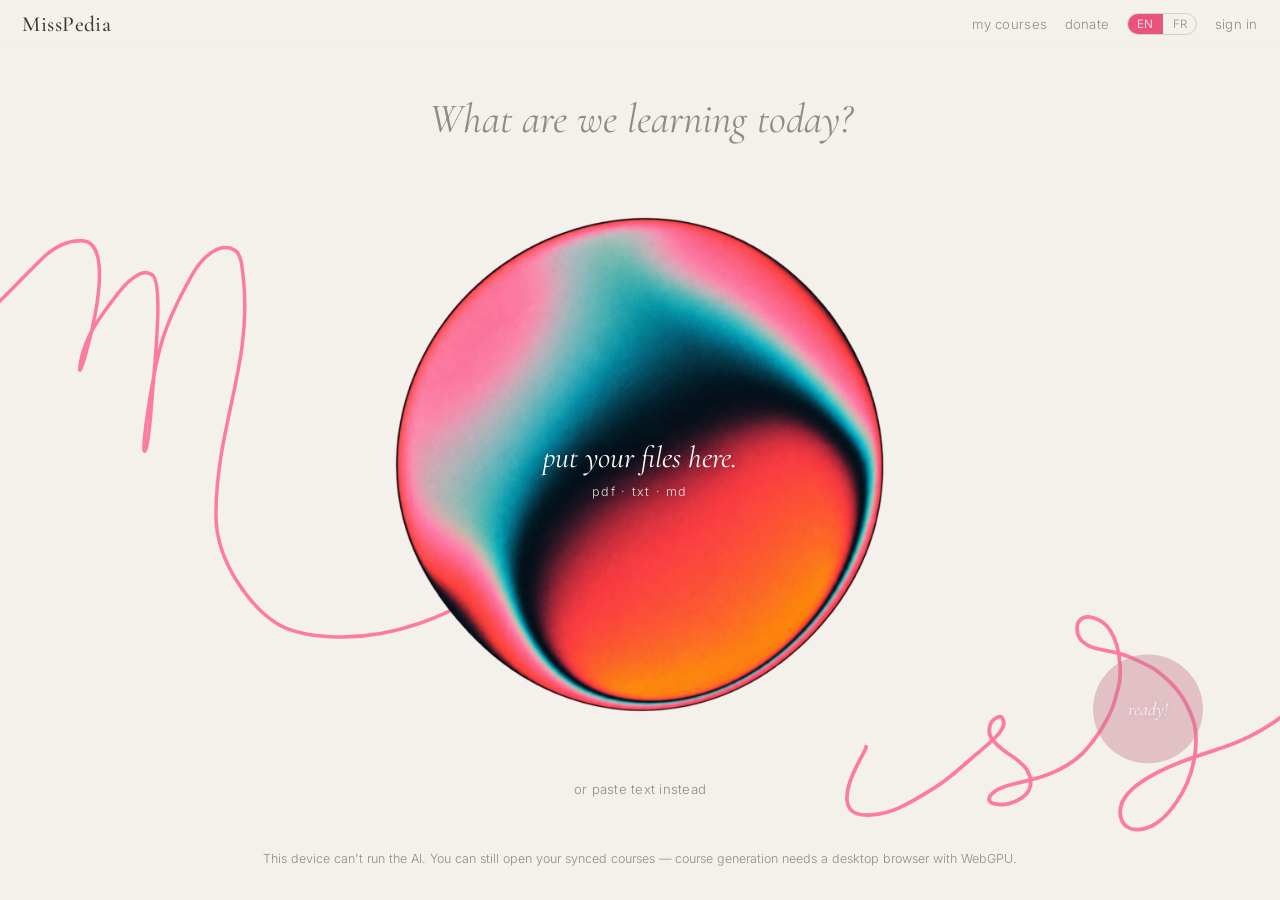
==== index.html @ 7deddc70 "Flatten repo layout for Vercel (site now at root) Generated with [Devin](https://devin.ai)  Co-Autho" ====
<!doctype html>
<html lang="en">
<head>
  <meta charset="utf-8">
  <meta name="viewport" content="width=device-width, initial-scale=1, viewport-fit=cover">
  <title>MissPedia · learn calmly</title>
  <link rel="preconnect" href="https://fonts.googleapis.com">
  <link rel="preconnect" href="https://fonts.gstatic.com" crossorigin>
  <link href="https://fonts.googleapis.com/css2?family=Cormorant+Garamond:ital,wght@0,300;0,400;0,500;1,300;1,400&family=Inter:wght@300;400;500&display=swap" rel="stylesheet">
  <link rel="stylesheet" href="./css/styles.css">
  <script type="module" src="./js/app.js"></script>
</head>
<body data-phase="idle">

<!-- ═══ TOP BAR ═══ -->
<nav class="topbar">
  <a class="brand" href="#" id="brandHome">MissPedia</a>
  <div class="topbar-actions">
    <button class="ghost-link" id="navLibrary" data-i18n="nav.library">my courses</button>
    <a class="ghost-link" id="navDonate" data-i18n="nav.donate" target="_blank" rel="noopener">donate</a>
    <div class="lang-toggle" role="group" aria-label="Language">
      <button data-lang="en">EN</button><button data-lang="fr">FR</button>
    </div>
    <button class="ghost-link" id="navAuth" data-i18n="nav.signin">sign in</button>
  </div>
</nav>

<!-- ═══ VIEW: HOME ═══ -->
<div class="view view-home" id="view-home">
  <div class="home-backdrop" aria-hidden="true">
    <img src="./assets/v2/squiggle-left.svg" class="home-squiggle home-squiggle-left" alt="">
    <img src="./assets/v2/squiggle-right.svg" class="home-squiggle home-squiggle-right" alt="">
  </div>

  <header class="home-header">
    <p class="tagline" data-i18n="app.tagline">What are we learning today?</p>
  </header>

  <div class="drop-ring-wrap">
    <div class="drop-ring" id="dropRing">
      <img class="liquid-surface" src="./assets/v2/liquid-circle.png" alt="">
      <input id="file" type="file" accept="application/pdf,.txt,.md" aria-label="Upload your material">
      <div class="drop-inner">
        <span class="drop-label" id="dropLabel" data-i18n="home.drop">put your files here.</span>
        <span class="drop-hint" id="dropHint" data-i18n="home.dropHint">pdf · txt · md</span>
      </div>
    </div>
  </div>

  <div class="paste-toggle-wrap">
    <button class="ghost-link" id="togglePaste" data-i18n="home.paste">or paste text instead</button>
    <div class="paste-box" id="pasteBox" hidden>
      <textarea id="paste" rows="4" data-i18n-ph="home.pastePh" placeholder="paste your notes here…"></textarea>
      <button class="pill-btn" id="usePaste" data-i18n="home.usePaste">use this text</button>
    </div>
  </div>

  <div class="ready-ring-wrap">
    <button class="ready-ring" id="readyBtn" disabled>
      <img class="ready-liquid" src="./assets/v2/ready-dot.svg" alt="">
      <span data-i18n="home.ready">ready!</span>
    </button>
  </div>

  <!-- Engine status: download progress / capability notice -->
  <div class="engine-status" id="engineStatus">
    <div class="engine-bar" id="engineBar" hidden><span id="engineFill"></span></div>
    <p class="engine-msg" id="engineMsg"></p>
    <button class="ghost-link" id="engineRetry" data-i18n="home.reconnect" hidden>retry</button>
  </div>

  <p id="docStatus" class="status-msg" aria-live="polite"></p>
</div>

<!-- ═══ VIEW: LIBRARY ═══ -->
<div class="view view-library" id="view-library" hidden>
  <div class="home-backdrop" aria-hidden="true">
    <img src="./assets/v2/squiggle-left.svg" class="home-squiggle home-squiggle-left" alt="">
    <img src="./assets/v2/squiggle-right.svg" class="home-squiggle home-squiggle-right" alt="">
  </div>
  <header class="lib-head">
    <h1 class="tagline" data-i18n="lib.title">Your courses</h1>
    <p id="libBanner" class="lib-banner" hidden></p>
  </header>
  <div class="lib-grid" id="libGrid"></div>
</div>

<!-- ═══ VIEW: DATA DECK (study) ═══ -->
<div class="view view-study" id="view-study" hidden>
  <img src="./assets/v2/deck-squiggle-1.png" class="deck-squiggle deck-sq-tl" alt="" aria-hidden="true">
  <img src="./assets/v2/deck-squiggle-2.png" class="deck-squiggle deck-sq-br" alt="" aria-hidden="true">

  <header class="study-bar">
    <button class="back-btn" id="backBtn" data-i18n="study.back">← MissPedia</button>
    <div class="study-meta">
      <span id="docName" class="doc-name"></span>
      <span id="streak"></span>
      <span id="xp"></span>
      <span id="syncState" class="sync-state"></span>
    </div>
  </header>

  <main class="study-layout">
    <div class="deck-left">
      <div class="deck-blob">
        <img src="./assets/v2/deck-blob.png" alt="">
        <h1>Data Deck</h1>
      </div>
      <section class="deck-textpanel" id="panel-summary" role="tabpanel">
      <img src="./assets/v2/deck-textpanel.png" class="panel-bg" alt="" aria-hidden="true">
        <div class="panel-content">
          <button id="genSummary" class="ghost-link regen-link" data-i18n="summary.regen">regenerate</button>
          <div id="summaryOut" class="prose"></div>
          <div class="eval-box" id="evalBox" hidden>
            <div id="evalFeedback" class="eval-feedback"></div>
            <div class="eval-input-row">
              <input id="evalInput" type="text" data-i18n-ph="eval.ph" placeholder="your answer, in your own words…" autocomplete="off">
              <button class="pill-btn" id="evalBtn" data-i18n="eval.check">check</button>
            </div>
          </div>
        </div>
      </section>
    </div>

    <section class="deck-right">
      <nav class="tabs" role="tablist">
        <button role="tab" data-tab="summary" aria-selected="true" data-i18n="tab.summary">lesson</button>
        <button role="tab" data-tab="cards" aria-selected="false" tabindex="-1" data-i18n="tab.cards">practice</button>
        <button role="tab" data-tab="quiz" aria-selected="false" tabindex="-1" data-i18n="tab.quiz">challenge</button>
        <button role="tab" data-tab="ask" aria-selected="false" tabindex="-1" data-i18n="tab.ask">ask</button>
      </nav>

      <div class="workspace">
        <div id="panel-cards" class="panel" role="tabpanel" hidden>
          <div class="panelhead">
            <h2 data-i18n="cards.title">retrieval practice</h2>
            <button id="genCards" class="pill-btn" data-i18n="cards.regen">regenerate practice</button>
          </div>
          <p id="cardCount" class="hint-sm"></p>
          <div id="cardStage" class="stage"></div>
        </div>

        <div id="panel-quiz" class="panel" role="tabpanel" hidden>
          <div class="panelhead">
            <h2 data-i18n="quiz.title">comprehension challenge</h2>
            <button id="genQuiz" class="pill-btn" data-i18n="quiz.regen">regenerate challenge</button>
          </div>
          <div id="quizStage" class="stage"></div>
        </div>

        <div id="panel-ask" class="panel" role="tabpanel" hidden>
          <h2 data-i18n="ask.title">ask</h2>
          <p id="askDisabled" class="empty-msg" hidden data-i18n="ask.disabledMobile"></p>
          <div id="chat" class="chat" aria-live="polite"></div>
          <form id="askForm" class="askform">
            <input id="askInput" type="text" data-i18n-ph="ask.ph" placeholder="type your question…" autocomplete="off">
            <button class="pill-btn" type="submit" id="askBtn" data-i18n="ask.send">send</button>
          </form>
        </div>
      </div>

      <div class="deck-visual" id="deckVisual" aria-hidden="true"></div>
    </section>

    <div class="deck-foot">
      <div class="sectionbar">
        <button id="prevSec" class="ghost-link" aria-label="Previous section">‹</button>
        <div id="sectionLabel" class="section-label" data-i18n="doc.none">no material</div>
        <button id="nextSec" class="ghost-link" aria-label="Next section">›</button>
      </div>
      <button class="deck-next" id="nextLesson" data-i18n="doc.nextLesson">Got it! →→→</button>
    </div>

    <!-- Focus timer (collapsible) -->
    <aside class="focus-panel" id="focusPanel">
      <button class="focus-toggle ghost-link" id="focusToggle">◔ timer</button>
      <div class="focus-body" id="focusBody" hidden>
        <div class="ring" role="timer" aria-live="off">
          <svg viewBox="0 0 120 120" aria-hidden="true">
            <circle class="track" cx="60" cy="60" r="54"/>
            <circle id="arc" class="arc" cx="60" cy="60" r="54" transform="rotate(-90 60 60)"/>
          </svg>
          <div class="ring-text">
            <span id="time">30:00</span>
            <span id="phase"></span>
          </div>
        </div>
        <div class="timer-controls">
          <button id="start" class="pill-btn"></button>
          <button id="reset" class="ghost-link" data-i18n="timer.reset">reset</button>
        </div>
        <label for="intention" class="intention-label" data-i18n="timer.intention">what will you achieve?</label>
        <input id="intention" type="text" maxlength="120" data-i18n-ph="timer.intentionPh" class="intention-input">
        <select id="focusMin" class="focus-select">
          <option value="25">25 min</option>
          <option value="30" selected>30 min</option>
          <option value="45">45 min</option>
          <option value="50">50 min</option>
        </select>
        <p id="cycles" class="hint-sm"></p>
      </div>
    </aside>
  </main>
</div>

<!-- ═══ DIALOGS ═══ -->
<dialog id="authDlg">
  <form method="dialog" class="auth-form" id="authForm">
    <h2 data-i18n="auth.title">Sign in to sync your courses</h2>
    <p data-i18n="auth.sub">Passwordless: we email you a magic link.</p>
    <input id="authEmail" type="email" required data-i18n-ph="auth.email" placeholder="you@example.com">
    <div class="reflect-controls">
      <button class="pill-btn" id="authSend" value="send" data-i18n="auth.send">send magic link</button>
      <button class="ghost-link" value="cancel" formnovalidate>cancel</button>
    </div>
    <p id="authMsg" class="status-msg"></p>
  </form>
  <div id="authSigned" hidden>
    <h2 id="authUserEmail"></h2>
    <p id="authSyncNote" class="status-msg"></p>
    <div class="reflect-controls">
      <button class="ghost-link" id="authSignOut" data-i18n="nav.signout">sign out</button>
      <button class="pill-btn" onclick="this.closest('dialog').close()">ok</button>
    </div>
  </div>
</dialog>

<dialog id="reflect">
  <form method="dialog">
    <h2 data-i18n="timer.doneTitle">block finished</h2>
    <p id="reflectQ"></p>
    <div class="reflect-controls">
      <button value="yes" class="pill-btn" data-i18n="timer.yes">nailed it</button>
      <button value="partly" class="ghost-link" data-i18n="timer.partly">partly</button>
      <button value="no" class="ghost-link" data-i18n="timer.no">no</button>
    </div>
  </form>
</dialog>

<div id="toast" role="status" aria-live="polite"></div>
</body>
</html>
---- css/styles.css ----
/* ═══ MissPedia — light editorial theme (Figma v2) ═══ */
:root {
  --paper:      #F4F1EC;
  --paper-soft: #FAF8F4;
  --pink:       #E8547C;
  --pink-soft:  #F28BA6;
  --pink-faint: rgba(232,84,124,0.14);
  --gold:       #C8A84B;
  --ink:        #3C3835;
  --ink-muted:  rgba(60,56,53,0.55);
  --ink-faint:  rgba(60,56,53,0.18);
  --good:       #5FA878;
  --bad:        #C45A5A;
  --radius-lg:  22px;
  --radius-pill: 100px;
  --font-serif: 'Cormorant Garamond', Georgia, serif;
  --font-sans:  'Inter', system-ui, sans-serif;
}

* { box-sizing: border-box; margin: 0; padding: 0; }
[hidden] { display: none !important; }
html, body { height: 100%; }
body {
  font-family: var(--font-sans);
  font-weight: 300;
  color: var(--ink);
  background: var(--paper);
  overflow: hidden;
}
button { font: inherit; color: inherit; background: none; border: none; }
a { color: inherit; }
img { display: block; max-width: 100%; }

.view { position: fixed; inset: 0; top: 52px; display: flex; flex-direction: column; }
.view[hidden] { display: none; }

/* ── Top bar ── */
.topbar {
  position: fixed; top: 0; left: 0; right: 0; z-index: 20;
  display: flex; align-items: center; justify-content: space-between;
  padding: 0.7rem 1.4rem;
  background: linear-gradient(to bottom, var(--paper), rgba(244,241,236,0));
}
.brand {
  font-family: var(--font-serif); font-size: 1.35rem; font-weight: 500;
  text-decoration: none; letter-spacing: 0.02em; cursor: pointer;
}
.topbar-actions { display: flex; align-items: center; gap: 1.1rem; }
.lang-toggle { display: flex; border: 1px solid var(--ink-faint); border-radius: var(--radius-pill); overflow: hidden; }
.lang-toggle button { padding: 0.2rem 0.6rem; font-size: 0.72rem; color: var(--ink-muted); }
.lang-toggle button[aria-pressed="true"] { background: var(--pink); color: #fff; }

/* ── Shared controls ── */
.ghost-link {
  color: var(--ink-muted); font-size: 0.82rem; cursor: pointer;
  text-decoration: none; letter-spacing: 0.02em;
}
.ghost-link:hover { color: var(--pink); }
.pill-btn {
  background: var(--pink); color: #fff;
  font-size: 0.82rem; letter-spacing: 0.03em;
  padding: 0.55em 1.4em; border-radius: var(--radius-pill);
  cursor: pointer; transition: transform 0.15s, background 0.2s;
}
.pill-btn:hover:not(:disabled) { background: var(--pink-soft); transform: translateY(-1px); }
.pill-btn:disabled { opacity: 0.45; cursor: default; }
.status-msg { color: var(--ink-muted); font-size: 0.8rem; text-align: center; }
.hint-sm { color: var(--ink-muted); font-size: 0.75rem; }
.empty-msg { color: var(--ink-muted); font-size: 0.9rem; font-style: italic; }
.prose { font-family: var(--font-serif); font-size: 1.02rem; line-height: 1.6; }
.prose p { margin-bottom: 0.8em; }
.prose h3 { font-size: 1.25rem; margin: 1em 0 0.4em; font-weight: 500; }
.prose li { margin-left: 1.2em; margin-bottom: 0.3em; }
.prose code { font-family: monospace; font-size: 0.85em; background: var(--pink-faint); padding: 0 0.3em; border-radius: 4px; }

/* ═══ HOME ═══ */
.view-home { position: fixed; }

.home-backdrop { position: absolute; inset: 0; overflow: hidden; pointer-events: none; }
.home-squiggle { position: absolute; opacity: 0.85; }
.home-squiggle-left  { left: -3%; top: 22%; width: 42vw; max-width: 760px; }
.home-squiggle-right { right: -4%; bottom: 8%; width: 38vw; max-width: 660px; }

.home-header { position: absolute; top: 5%; width: 100%; text-align: center; z-index: 3; }
.tagline {
  font-family: var(--font-serif); font-weight: 400; font-style: italic;
  font-size: clamp(1.6rem, 3.4vw, 2.6rem); color: var(--ink-muted);
}

.drop-ring-wrap {
  position: absolute; top: 16%; left: 50%; transform: translateX(-50%);
  z-index: 2; animation: dropReveal 1s 0.3s ease backwards;
}
@keyframes dropReveal { from { opacity: 0; transform: translate(-50%, 14px); } to { opacity: 1; transform: translate(-50%, 0); } }

.drop-ring {
  position: relative;
  width: clamp(300px, 44vw, 640px); height: clamp(300px, 44vw, 640px);
  border-radius: 50%; cursor: pointer;
  display: flex; align-items: center; justify-content: center;
  transition: transform 0.25s ease, outline-color 0.25s ease;
}
.liquid-surface { position: absolute; inset: 0; width: 100%; height: 100%; border-radius: 50%; object-fit: cover; }
.drop-ring:hover, .drop-ring.drag-over { transform: scale(1.015); outline: 2px solid var(--pink); outline-offset: 6px; }
.drop-ring.has-file { outline: 2px solid var(--pink); outline-offset: 6px; }

#file { position: absolute; inset: 0; opacity: 0; cursor: pointer; border-radius: 50%; width: 100%; height: 100%; }

.drop-inner {
  position: relative; z-index: 1; display: flex; flex-direction: column;
  align-items: center; gap: 0.5rem; pointer-events: none; text-align: center; padding: 1rem;
}
.drop-label {
  font-family: var(--font-serif); font-weight: 400; font-style: italic;
  font-size: clamp(1.3rem, 2.6vw, 1.9rem); color: #fff; text-shadow: 0 1px 14px rgba(0,0,0,0.35);
}
.drop-hint { font-size: 0.78rem; color: rgba(255,255,255,0.85); letter-spacing: 0.1em; text-shadow: 0 1px 8px rgba(0,0,0,0.3); }

.paste-toggle-wrap { position: absolute; bottom: 12%; left: 50%; transform: translateX(-50%); z-index: 3; text-align: center; }
.paste-box { margin-top: 0.6rem; display: flex; flex-direction: column; gap: 0.5rem; }
.paste-box textarea {
  width: min(420px, 80vw); border: 1px solid var(--ink-faint); border-radius: var(--radius-lg);
  padding: 0.8rem 1rem; font-family: var(--font-sans); font-size: 0.85rem;
  background: var(--paper-soft); color: var(--ink); resize: vertical;
}
.paste-box textarea::placeholder { color: var(--ink-muted); }
.paste-box .pill-btn { align-self: center; }

.ready-ring-wrap { position: absolute; right: 6%; bottom: 16%; z-index: 3; }
.ready-ring {
  position: relative; width: 110px; height: 110px; border-radius: 50%;
  cursor: pointer; display: flex; align-items: center; justify-content: center;
  transition: transform 0.2s ease;
}
.ready-liquid { position: absolute; inset: 0; width: 100%; height: 100%; }
.ready-ring > span {
  position: relative; font-family: var(--font-serif); font-style: italic;
  font-size: 1.15rem; color: #fff; text-shadow: 0 1px 6px rgba(0,0,0,0.3);
}
.ready-ring:disabled { opacity: 0.4; cursor: default; filter: grayscale(0.5); }
.ready-ring:not(:disabled):hover { transform: scale(1.08); }
.ready-ring:not(:disabled) { animation: readyPulse 2.4s ease-in-out infinite; }
@keyframes readyPulse { 0%,100% { box-shadow: 0 0 0 0 var(--pink-faint); } 50% { box-shadow: 0 0 0 14px transparent; } }

.engine-status { position: absolute; bottom: 4%; width: 100%; text-align: center; z-index: 3; padding: 0 1rem; }
.engine-bar {
  width: min(340px, 70vw); height: 4px; margin: 0 auto 0.5rem;
  background: var(--ink-faint); border-radius: 4px; overflow: hidden;
}
.engine-bar span { display: block; height: 100%; width: 0; background: var(--pink); transition: width 0.3s; }
.engine-msg { font-size: 0.78rem; color: var(--ink-muted); }
.status-msg { position: absolute; bottom: 1.5%; width: 100%; }

/* ═══ LIBRARY ═══ */
.view-library { padding: 5rem 6vw 3rem; overflow-y: auto; }
.lib-head { text-align: center; margin-bottom: 2.2rem; }
.lib-banner {
  margin: 0.8rem auto 0; max-width: 480px; font-size: 0.85rem; color: var(--ink-muted);
  border: 1px solid var(--ink-faint); border-radius: var(--radius-pill); padding: 0.5rem 1.2rem;
}
.lib-grid {
  display: grid; grid-template-columns: repeat(auto-fill, minmax(260px, 1fr));
  gap: 1.4rem; max-width: 1100px; margin: 0 auto; width: 100%;
}
.lib-card {
  background: var(--paper-soft); border: 1px solid var(--ink-faint);
  border-radius: var(--radius-lg); padding: 1.3rem 1.4rem;
  display: flex; flex-direction: column; gap: 0.4rem;
  transition: transform 0.18s, box-shadow 0.18s;
}
.lib-card:hover { transform: translateY(-3px); box-shadow: 0 12px 30px rgba(60,56,53,0.08); }
.lib-card h3 { font-family: var(--font-serif); font-weight: 500; font-size: 1.2rem; word-break: break-word; }
.lib-card p { font-size: 0.8rem; color: var(--ink-muted); }
.lib-actions { display: flex; gap: 0.8rem; align-items: center; margin-top: 0.6rem; }

/* ═══ DATA DECK (study) ═══ */
.view-study { padding: 0; overflow: hidden; }
.deck-squiggle { position: fixed; pointer-events: none; opacity: 0.5; z-index: 0; }
.deck-sq-tl { top: -4%; left: -6%; width: 30vw; }
.deck-sq-br { bottom: -8%; right: -4%; width: 34vw; }

.deck-left { display: flex; flex-direction: column; min-height: 0; min-width: 0; }
.study-layout.wide .deck-left { display: none; }
.study-layout.wide { grid-template-columns: 1fr; }
.deck-blob { position: relative; width: min(300px, 24vw); margin-bottom: -0.4rem; }
.deck-blob img { width: 100%; }
.deck-blob h1 {
  position: absolute; top: 42%; left: 50%; transform: translate(-50%,-50%);
  font-family: var(--font-serif); font-weight: 400; font-size: clamp(1.3rem, 2.2vw, 1.9rem); color: #fff;
  white-space: nowrap;
}

.study-bar {
  position: relative; z-index: 5; display: flex; align-items: center;
  justify-content: space-between; padding: 0.4rem 1.4rem;
}
.back-btn { font-size: 0.85rem; color: var(--ink-muted); cursor: pointer; }
.back-btn:hover { color: var(--pink); }
.study-meta { display: flex; gap: 1rem; font-size: 0.75rem; color: var(--ink-muted); align-items: center; }
.doc-name { font-weight: 500; color: var(--ink); max-width: 280px; overflow: hidden; text-overflow: ellipsis; white-space: nowrap; }
.sync-state { border: 1px solid var(--ink-faint); border-radius: var(--radius-pill); padding: 0.1rem 0.6rem; font-size: 0.68rem; }

.study-layout {
  position: relative; z-index: 2; flex: 1;
  display: grid; grid-template-columns: minmax(340px, 44%) 1fr; gap: 2vw;
  padding: 2vh 4vw 0; align-items: stretch; min-height: 0;
}

/* Left: the organic text panel (lesson) */
.deck-textpanel { position: relative; min-height: 0; flex: 1; }
.deck-textpanel .panel-bg { position: absolute; inset: 0; width: 100%; height: 100%; object-fit: fill; }
.deck-textpanel .panel-content {
  position: absolute; inset: 14% 16% 18% 16%;
  overflow-y: auto; padding-right: 0.6rem;
}
.regen-link { float: right; font-size: 0.72rem; }

/* Right: tabs + workspace + cards visual */
.deck-right { display: flex; flex-direction: column; min-height: 0; min-width: 0; }
.tabs { display: flex; gap: 0.4rem; margin-bottom: 0.9rem; }
.tabs [role=tab] {
  font-size: 0.8rem; color: var(--ink-muted); cursor: pointer;
  padding: 0.4rem 1rem; border-radius: var(--radius-pill);
  border: 1px solid transparent;
}
.tabs [role=tab][aria-selected="true"] { color: var(--pink); border-color: var(--pink); background: var(--pink-faint); }

.workspace { flex: 1; min-height: 0; overflow-y: auto; }
.panel h2 { font-family: var(--font-serif); font-weight: 500; font-size: 1.3rem; margin-bottom: 0.4rem; }
.panelhead { display: flex; align-items: baseline; justify-content: space-between; gap: 1rem; margin-bottom: 0.6rem; }
.stage { max-width: 68ch; padding-bottom: 2rem; }

.deck-cards-visual { max-width: 340px; margin-left: auto; pointer-events: none; }
.deck-cards-visual img { width: 100%; }

/* Footer: section nav + Got it */
.deck-foot {
  position: fixed; bottom: 3%; left: 50%; transform: translateX(-50%);
  z-index: 6; display: flex; align-items: center; gap: 2rem;
}
.sectionbar { display: flex; align-items: center; gap: 0.7rem; }
.sectionbar .ghost-link { font-size: 1.4rem; line-height: 1; }
.sectionbar .ghost-link:disabled { opacity: 0.3; }
.section-label { font-size: 0.75rem; color: var(--ink-muted); white-space: nowrap; }
.deck-next {
  background: var(--pink); color: #fff; font-family: var(--font-serif); font-style: italic;
  font-size: 1.1rem; padding: 0.6em 1.6em; border-radius: 14px; cursor: pointer;
  box-shadow: 0 8px 24px rgba(232,84,124,0.3); transition: transform 0.18s;
}
.deck-next:hover:not(:disabled) { transform: translateY(-2px) scale(1.02); }
.deck-next:disabled { opacity: 0.4; cursor: default; }

/* Focus panel — floating bottom-left, collapsible */
.focus-panel {
  position: fixed; bottom: 3%; left: 2%; z-index: 7;
  background: var(--paper-soft); border: 1px solid var(--ink-faint);
  border-radius: var(--radius-lg); padding: 0.6rem 0.9rem; max-width: 250px;
}
.focus-toggle { width: 100%; text-align: left; }
.focus-body { display: flex; flex-direction: column; gap: 0.5rem; padding-top: 0.6rem; }
.ring { position: relative; width: 130px; height: 130px; margin: 0 auto; }
.ring svg { width: 100%; height: 100%; }
.track { fill: none; stroke: var(--ink-faint); stroke-width: 4; }
.arc {
  fill: none; stroke: var(--pink); stroke-width: 4; stroke-linecap: round;
  stroke-dasharray: 339.292; stroke-dashoffset: 0; transition: stroke-dashoffset 0.4s linear;
}
body[data-phase="break"] .arc { stroke: var(--gold); }
.ring-text { position: absolute; inset: 0; display: flex; flex-direction: column; align-items: center; justify-content: center; }
#time { font-size: 1.3rem; font-weight: 400; font-variant-numeric: tabular-nums; }
#phase { font-size: 0.65rem; color: var(--ink-muted); letter-spacing: 0.1em; }
.timer-controls { display: flex; gap: 0.6rem; align-items: center; justify-content: center; }
.intention-label { font-size: 0.72rem; color: var(--ink-muted); }
.intention-input, .focus-select {
  border: 1px solid var(--ink-faint); border-radius: 10px; padding: 0.4rem 0.7rem;
  font-size: 0.8rem; background: transparent; color: var(--ink); width: 100%;
}
.focus-select { cursor: pointer; }

/* ═══ Cards / quiz / chat ═══ */
.card {
  border: 1px solid var(--ink-faint); border-radius: var(--radius-lg);
  background: var(--paper-soft); padding: 1.6rem; font-size: 1rem;
}
.card .side { color: var(--ink-muted); font-size: 0.72rem; letter-spacing: 0.1em; text-transform: uppercase; margin-bottom: 0.5rem; }
.card .answer { margin-top: 1.2rem; padding-top: 1rem; border-top: 1px dashed var(--ink-faint); }
.rate { display: flex; gap: 0.6rem; margin-top: 1rem; flex-wrap: wrap; }
.rate .pill-btn[data-r="again"] { background: var(--ink-muted); }

/* TCG-style card */
.tcg-card {
  width: min(300px, 100%); border-radius: 18px; overflow: hidden;
  border: 2px solid var(--gold); background: linear-gradient(160deg, #FFFDF8, #F6EFE4);
  box-shadow: 0 10px 28px rgba(60,56,53,0.14);
}
.tcg-head {
  display: flex; justify-content: space-between; align-items: center;
  padding: 0.55rem 0.9rem; background: var(--pink); color: #fff;
}
.tcg-title { font-family: var(--font-serif); font-weight: 500; font-size: 1.05rem; }
.tcg-box { font-size: 0.68rem; background: rgba(255,255,255,0.25); padding: 0.1rem 0.55rem; border-radius: 99px; }
.tcg-art { height: 170px; background: var(--pink-faint); overflow: hidden; }
.tcg-art img { width: 100%; height: 100%; object-fit: cover; }
.tcg-art.no-img { display: none; }
.tcg-art.no-img + .tcg-body { border-top: none; }
.tcg-body { padding: 0.9rem 1rem 1.1rem; font-size: 0.9rem; }
.tcg-body .side { color: var(--ink-muted); font-size: 0.68rem; letter-spacing: 0.1em; text-transform: uppercase; margin-bottom: 0.35rem; }
.tcg-q { margin-bottom: 0.4rem; }
.tcg-ans { margin-top: 0.9rem; padding-top: 0.7rem; border-top: 1px dashed var(--ink-faint); color: var(--ink); }
.tcg-ans.hidden { display: none; }

/* Mini deck preview — stacked generated cards on the right */
.deck-visual {
  position: relative; display: flex; align-items: flex-end; gap: 0;
  height: 190px; margin-top: auto; padding: 0 1rem;
}
.mini-card {
  width: 96px; height: 128px; border-radius: 10px; overflow: hidden;
  border: 2px solid var(--gold); background: var(--paper-soft);
  transform: rotate(var(--r, 0deg)) translateY(var(--y, 0));
  margin-left: -28px; box-shadow: 0 6px 16px rgba(60,56,53,0.15);
  display: flex; flex-direction: column; transition: transform 0.2s;
}
.mini-card:first-child { margin-left: 0; }
.mini-card:hover { transform: translateY(-10px); z-index: 2; }
.mini-card img { width: 100%; height: 86px; object-fit: cover; }
.mini-card span { font-size: 0.6rem; padding: 0.2rem 0.4rem; color: var(--ink); text-align: center; }

/* Evaluator box under each lesson */
.eval-box { margin-top: 1.4rem; border-top: 1px dashed var(--ink-faint); padding-top: 1rem; }
.eval-input-row { display: flex; gap: 0.5rem; margin-top: 0.6rem; }
.eval-input-row input {
  flex: 1; border: 1px solid var(--ink-faint); border-radius: var(--radius-pill);
  padding: 0.5rem 1rem; font-size: 0.85rem; background: rgba(255,255,255,0.6); color: var(--ink);
}
.eval-msg { font-size: 0.88rem; padding: 0.7rem 0.9rem; border-radius: 12px; margin-bottom: 0.4rem; }
.eval-good { background: rgba(95,168,120,0.14); border-left: 3px solid var(--good); }
.eval-mid { background: rgba(200,168,75,0.12); border-left: 3px solid var(--gold); }
.eval-bad { background: rgba(196,90,90,0.1); border-left: 3px solid var(--bad); }
.eval-follow { font-style: italic; margin-top: 0.4rem; }
.eval-mastered { color: var(--good); font-size: 0.8rem; font-weight: 500; }

.options { display: flex; flex-direction: column; gap: 0.5rem; margin: 1rem 0; }
.options .pill-btn { background: var(--paper-soft); color: var(--ink); border: 1px solid var(--ink-faint); text-align: left; }
.options .pill-btn.right { border-color: var(--good); background: rgba(95,168,120,0.15); }
.options .pill-btn.wrong { border-color: var(--bad); background: rgba(196,90,90,0.12); }
.options .pill-btn:disabled { opacity: 1; }
.feedback { font-size: 0.85rem; color: var(--ink-muted); margin-bottom: 0.8rem; }
.progressbar { height: 3px; background: var(--ink-faint); border-radius: 3px; overflow: hidden; margin-bottom: 1rem; }
.progressbar span { display: block; height: 100%; background: var(--pink); transition: width 0.3s; }

.chat { display: flex; flex-direction: column; gap: 0.6rem; margin: 0.8rem 0 1rem; max-height: 46vh; overflow-y: auto; }
.msg { padding: 0.7rem 1rem; border-radius: 14px; max-width: 66ch; font-size: 0.88rem; line-height: 1.6; }
.msg.user { background: var(--pink-faint); border: 1px solid var(--pink-soft); align-self: flex-end; }
.msg.bot { background: var(--paper-soft); border: 1px solid var(--ink-faint); align-self: flex-start; }
.msg .src { display: block; color: var(--ink-muted); font-size: 0.72rem; margin-top: 0.4rem; }
.askform { display: flex; gap: 0.6rem; }
.askform input {
  flex: 1; border: 1px solid var(--ink-faint); border-radius: var(--radius-pill);
  padding: 0.55rem 1.1rem; font-size: 0.85rem; background: var(--paper-soft); color: var(--ink);
}

/* ═══ Dialogs / toast ═══ */
dialog {
  border: 1px solid var(--ink-faint); border-radius: var(--radius-lg);
  background: var(--paper-soft); color: var(--ink); padding: 2rem 2.4rem;
  max-width: 400px; width: calc(100% - 2rem);
}
dialog::backdrop { background: rgba(60,56,53,0.35); backdrop-filter: blur(3px); }
dialog h2 { font-family: var(--font-serif); font-weight: 500; margin-bottom: 0.5rem; }
dialog p { color: var(--ink-muted); font-size: 0.86rem; margin-bottom: 1rem; }
.auth-form input {
  width: 100%; border: 1px solid var(--ink-faint); border-radius: var(--radius-pill);
  padding: 0.6rem 1.1rem; font-size: 0.9rem; margin-bottom: 1rem; background: transparent; color: var(--ink);
}
.reflect-controls { display: flex; gap: 0.8rem; align-items: center; flex-wrap: wrap; }

#toast {
  position: fixed; bottom: 1.4rem; left: 50%; transform: translate(-50%, 10px);
  background: var(--ink); color: var(--paper); font-size: 0.82rem;
  padding: 0.65rem 1.3rem; border-radius: var(--radius-pill);
  opacity: 0; pointer-events: none; transition: opacity 0.25s, transform 0.25s; z-index: 50;
}
#toast.show { opacity: 1; transform: translate(-50%, 0); }

/* ═══ Responsive / read-only mode ═══ */
@media (max-width: 900px) {
  body { overflow: auto; }
  .view { position: static; min-height: 100vh; padding-top: 60px; }
  .view-home { position: relative; display: flex; align-items: center; justify-content: center; }
  .drop-ring-wrap { position: relative; top: auto; left: auto; transform: none; margin: 2rem auto; }
  .home-header { position: static; padding-top: 1rem; }
  .ready-ring-wrap { position: fixed; right: 5%; bottom: 10%; }
  .engine-status { position: fixed; bottom: 2%; }
  .paste-toggle-wrap { bottom: 6%; }
  .study-layout { grid-template-columns: 1fr; padding: 1rem 5vw 6rem; display: flex; flex-direction: column; }
  .deck-blob { position: relative; top: auto; left: auto; margin: 0 0 1rem; width: 200px; }
  .deck-textpanel { min-height: 40vh; }
  .deck-textpanel .panel-content { inset: 10% 12%; }
  .deck-cards-visual { display: none; }
  .deck-foot { position: fixed; bottom: 0; left: 0; right: 0; transform: none;
    background: var(--paper); padding: 0.7rem 1rem; justify-content: space-between; border-top: 1px solid var(--ink-faint); }
  .focus-panel { bottom: 4.4rem; }
  .chat { max-height: 40vh; }
  .topbar-actions { gap: 0.6rem; }
}
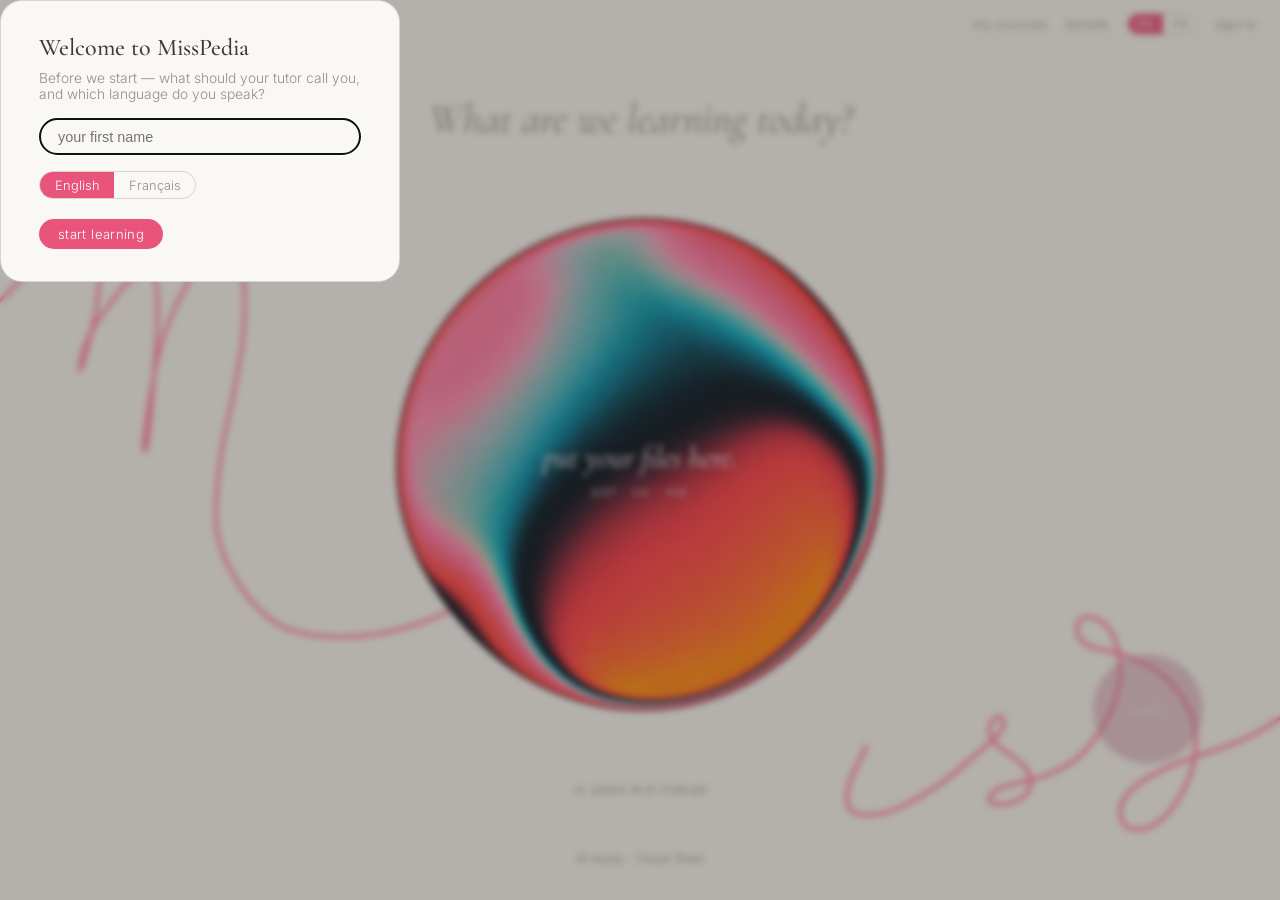
==== commit 5def6174: "Fixed check question + hint button, generation progress percent - The lesson's single question is ex" ====
--- a/index.html
+++ b/index.html
@@ -15,6 +15,11 @@
 <!-- ═══ TOP BAR ═══ -->
 <nav class="topbar">
   <a class="brand" href="#" id="brandHome">MissPedia</a>
+  <div class="tabs topbar-tabs" id="topTabs" role="tablist" hidden>
+    <button role="tab" data-tab="summary" aria-selected="true" data-i18n="tab.summary">lesson</button>
+    <button role="tab" data-tab="cards" aria-selected="false" tabindex="-1" data-i18n="tab.cards">practice</button>
+    <button role="tab" data-tab="quiz" aria-selected="false" tabindex="-1" data-i18n="tab.quiz">challenge</button>
+  </div>
   <div class="topbar-actions">
     <button class="ghost-link" id="navLibrary" data-i18n="nav.library">my courses</button>
     <a class="ghost-link" id="navDonate" data-i18n="nav.donate" target="_blank" rel="noopener">donate</a>
@@ -33,7 +38,7 @@
   </div>
 
   <header class="home-header">
-    <p class="tagline" data-i18n="app.tagline">What are we learning today?</p>
+    <p class="tagline" id="homeTagline" data-i18n="app.tagline">What are we learning today?</p>
   </header>
 
   <div class="drop-ring-wrap">
@@ -101,66 +106,57 @@
   </header>
 
   <main class="study-layout">
-    <div class="deck-left">
-      <div class="deck-blob">
-        <img src="./assets/v2/deck-blob.png" alt="">
-        <h1>Data Deck</h1>
-      </div>
-      <section class="deck-textpanel" id="panel-summary" role="tabpanel">
+    <div class="deck-blob" aria-hidden="true">
+      <img src="./assets/v2/deck-blob.png" alt="">
+      <h1>Data Deck</h1>
+    </div>
+
+    <section class="deck-textpanel" id="panel-summary" role="tabpanel">
       <img src="./assets/v2/deck-textpanel.png" class="panel-bg" alt="" aria-hidden="true">
-        <div class="panel-content">
-          <button id="genSummary" class="ghost-link regen-link" data-i18n="summary.regen">regenerate</button>
-          <div id="summaryOut" class="prose"></div>
-          <div class="eval-box" id="evalBox" hidden>
-            <div id="evalFeedback" class="eval-feedback"></div>
-            <div class="eval-input-row">
-              <input id="evalInput" type="text" data-i18n-ph="eval.ph" placeholder="your answer, in your own words…" autocomplete="off">
-              <button class="pill-btn" id="evalBtn" data-i18n="eval.check">check</button>
-            </div>
+      <div class="panel-content">
+        <button id="genSummary" class="ghost-link regen-link" data-i18n="summary.regen">regenerate</button>
+        <div id="summaryOut" class="prose"></div>
+        <div class="eval-box" id="evalBox" hidden>
+          <div class="eval-q-label" data-i18n="eval.qLabel">your question — same one until mastered</div>
+          <div class="eval-question" id="evalQuestion"></div>
+          <div id="evalHint" class="eval-hint"></div>
+          <div id="evalFeedback" class="eval-feedback"></div>
+          <div class="eval-input-row">
+            <input id="evalInput" type="text" data-i18n-ph="eval.ph" placeholder="your answer, in your own words…" autocomplete="off">
+            <button class="pill-btn" id="evalBtn" data-i18n="eval.check">check</button>
+            <button class="ghost-link" id="evalHintBtn" data-i18n="eval.hint">hint</button>
           </div>
         </div>
-      </section>
-    </div>
-
-    <section class="deck-right">
-      <nav class="tabs" role="tablist">
-        <button role="tab" data-tab="summary" aria-selected="true" data-i18n="tab.summary">lesson</button>
-        <button role="tab" data-tab="cards" aria-selected="false" tabindex="-1" data-i18n="tab.cards">practice</button>
-        <button role="tab" data-tab="quiz" aria-selected="false" tabindex="-1" data-i18n="tab.quiz">challenge</button>
-        <button role="tab" data-tab="ask" aria-selected="false" tabindex="-1" data-i18n="tab.ask">ask</button>
-      </nav>
-
-      <div class="workspace">
-        <div id="panel-cards" class="panel" role="tabpanel" hidden>
-          <div class="panelhead">
-            <h2 data-i18n="cards.title">retrieval practice</h2>
-            <button id="genCards" class="pill-btn" data-i18n="cards.regen">regenerate practice</button>
-          </div>
-          <p id="cardCount" class="hint-sm"></p>
-          <div id="cardStage" class="stage"></div>
-        </div>
-
-        <div id="panel-quiz" class="panel" role="tabpanel" hidden>
-          <div class="panelhead">
-            <h2 data-i18n="quiz.title">comprehension challenge</h2>
-            <button id="genQuiz" class="pill-btn" data-i18n="quiz.regen">regenerate challenge</button>
-          </div>
-          <div id="quizStage" class="stage"></div>
-        </div>
-
-        <div id="panel-ask" class="panel" role="tabpanel" hidden>
-          <h2 data-i18n="ask.title">ask</h2>
-          <p id="askDisabled" class="empty-msg" hidden data-i18n="ask.disabledMobile"></p>
-          <div id="chat" class="chat" aria-live="polite"></div>
-          <form id="askForm" class="askform">
-            <input id="askInput" type="text" data-i18n-ph="ask.ph" placeholder="type your question…" autocomplete="off">
-            <button class="pill-btn" type="submit" id="askBtn" data-i18n="ask.send">send</button>
-          </form>
-        </div>
-      </div>
-
-      <div class="deck-visual" id="deckVisual" aria-hidden="true"></div>
+      </div>
     </section>
+
+    <div class="workspace">
+      <div id="panel-cards" class="panel" role="tabpanel" hidden>
+        <div class="panelhead">
+          <h2 data-i18n="cards.title">retrieval practice</h2>
+          <button id="genCards" class="pill-btn" data-i18n="cards.regen">regenerate practice</button>
+        </div>
+        <p id="cardCount" class="hint-sm"></p>
+        <div id="cardStage" class="stage"></div>
+        <div class="deck-visual" id="deckVisual" aria-hidden="true"></div>
+      </div>
+
+      <div id="panel-quiz" class="panel" role="tabpanel" hidden>
+        <div class="panelhead">
+          <h2 data-i18n="quiz.title">comprehension challenge</h2>
+          <button id="genQuiz" class="pill-btn" data-i18n="quiz.regen">regenerate challenge</button>
+        </div>
+        <div id="quizStage" class="stage"></div>
+      </div>
+    </div>
+
+    <div class="gen-overlay" id="genOverlay" hidden>
+      <div class="gen-ring"></div>
+      <p class="gen-title" data-i18n="gen.title">Your AI is preparing the course…</p>
+      <div class="engine-bar gen-bar" id="genBar" hidden><span id="genFill"></span></div>
+      <p class="gen-hint" id="genHint" data-i18n="gen.hint">first time can take a couple of minutes</p>
+      <button class="ghost-link" id="genBack" data-i18n="gen.back" hidden>← back to home</button>
+    </div>
 
     <div class="deck-foot">
       <div class="sectionbar">
@@ -237,6 +233,21 @@
   </form>
 </dialog>
 
+<dialog id="onboardDlg">
+  <form method="dialog" class="auth-form" id="onboardForm">
+    <h2 data-i18n="onb.title">Welcome to MissPedia</h2>
+    <p data-i18n="onb.sub">Before we start — what should your tutor call you, and which language do you speak?</p>
+    <input id="onbName" type="text" maxlength="40" required data-i18n-ph="onb.name" placeholder="your first name">
+    <div class="lang-toggle onb-toggle" role="group" aria-label="Language">
+      <button type="button" data-ol="en">English</button>
+      <button type="button" data-ol="fr">Français</button>
+    </div>
+    <div class="reflect-controls">
+      <button class="pill-btn" id="onbStart" value="ok" data-i18n="onb.start">start learning</button>
+    </div>
+  </form>
+</dialog>
+
 <div id="toast" role="status" aria-live="polite"></div>
 </body>
 </html>
--- a/css/styles.css
+++ b/css/styles.css
@@ -46,6 +46,10 @@
   text-decoration: none; letter-spacing: 0.02em; cursor: pointer;
 }
 .topbar-actions { display: flex; align-items: center; gap: 1.1rem; }
+.topbar-tabs {
+  position: absolute; left: 50%; transform: translateX(-50%);
+  display: flex; gap: 0.4rem; margin-bottom: 0;
+}
 .lang-toggle { display: flex; border: 1px solid var(--ink-faint); border-radius: var(--radius-pill); overflow: hidden; }
 .lang-toggle button { padding: 0.2rem 0.6rem; font-size: 0.72rem; color: var(--ink-muted); }
 .lang-toggle button[aria-pressed="true"] { background: var(--pink); color: #fff; }
@@ -179,10 +183,7 @@
 .deck-sq-tl { top: -4%; left: -6%; width: 30vw; }
 .deck-sq-br { bottom: -8%; right: -4%; width: 34vw; }
 
-.deck-left { display: flex; flex-direction: column; min-height: 0; min-width: 0; }
-.study-layout.wide .deck-left { display: none; }
-.study-layout.wide { grid-template-columns: 1fr; }
-.deck-blob { position: relative; width: min(300px, 24vw); margin-bottom: -0.4rem; }
+.deck-blob { position: fixed; top: 10vh; left: 2.5vw; z-index: 1; width: min(240px, 18vw); pointer-events: none; }
 .deck-blob img { width: 100%; }
 .deck-blob h1 {
   position: absolute; top: 42%; left: 50%; transform: translate(-50%,-50%);
@@ -202,12 +203,12 @@
 
 .study-layout {
   position: relative; z-index: 2; flex: 1;
-  display: grid; grid-template-columns: minmax(340px, 44%) 1fr; gap: 2vw;
-  padding: 2vh 4vw 0; align-items: stretch; min-height: 0;
-}
-
-/* Left: the organic text panel (lesson) */
-.deck-textpanel { position: relative; min-height: 0; flex: 1; }
+  display: flex; flex-direction: column; align-items: center;
+  padding: 2vh 4vw 0; min-height: 0;
+}
+
+/* Centered: the organic text panel (lesson) */
+.deck-textpanel { position: relative; min-height: 0; flex: 1; width: min(780px, 96%); }
 .deck-textpanel .panel-bg { position: absolute; inset: 0; width: 100%; height: 100%; object-fit: fill; }
 .deck-textpanel .panel-content {
   position: absolute; inset: 14% 16% 18% 16%;
@@ -215,8 +216,11 @@
 }
 .regen-link { float: right; font-size: 0.72rem; }
 
-/* Right: tabs + workspace + cards visual */
-.deck-right { display: flex; flex-direction: column; min-height: 0; min-width: 0; }
+/* Workspace: practice + challenge panels, centered */
+.workspace {
+  flex: 1; min-height: 0; overflow-y: auto;
+  width: min(860px, 96%); margin: 0 auto; padding-bottom: 9rem;
+}
 .tabs { display: flex; gap: 0.4rem; margin-bottom: 0.9rem; }
 .tabs [role=tab] {
   font-size: 0.8rem; color: var(--ink-muted); cursor: pointer;
@@ -229,9 +233,6 @@
 .panel h2 { font-family: var(--font-serif); font-weight: 500; font-size: 1.3rem; margin-bottom: 0.4rem; }
 .panelhead { display: flex; align-items: baseline; justify-content: space-between; gap: 1rem; margin-bottom: 0.6rem; }
 .stage { max-width: 68ch; padding-bottom: 2rem; }
-
-.deck-cards-visual { max-width: 340px; margin-left: auto; pointer-events: none; }
-.deck-cards-visual img { width: 100%; }
 
 /* Footer: section nav + Got it */
 .deck-foot {
@@ -249,6 +250,7 @@
 }
 .deck-next:hover:not(:disabled) { transform: translateY(-2px) scale(1.02); }
 .deck-next:disabled { opacity: 0.4; cursor: default; }
+.deck-next.locked { filter: grayscale(0.35); font-style: normal; font-size: 0.95rem; }
 
 /* Focus panel — floating bottom-left, collapsible */
 .focus-panel {
@@ -299,7 +301,7 @@
 }
 .tcg-title { font-family: var(--font-serif); font-weight: 500; font-size: 1.05rem; }
 .tcg-box { font-size: 0.68rem; background: rgba(255,255,255,0.25); padding: 0.1rem 0.55rem; border-radius: 99px; }
-.tcg-art { height: 170px; background: var(--pink-faint); overflow: hidden; }
+.tcg-art { height: 108px; background: var(--pink-faint); overflow: hidden; }
 .tcg-art img { width: 100%; height: 100%; object-fit: cover; }
 .tcg-art.no-img { display: none; }
 .tcg-art.no-img + .tcg-body { border-top: none; }
@@ -309,25 +311,31 @@
 .tcg-ans { margin-top: 0.9rem; padding-top: 0.7rem; border-top: 1px dashed var(--ink-faint); color: var(--ink); }
 .tcg-ans.hidden { display: none; }
 
-/* Mini deck preview — stacked generated cards on the right */
+/* Mini deck preview — the learner's card collection, inside the practice tab */
 .deck-visual {
-  position: relative; display: flex; align-items: flex-end; gap: 0;
-  height: 190px; margin-top: auto; padding: 0 1rem;
+  position: relative; display: flex; align-items: flex-end; justify-content: center; gap: 0;
+  height: 160px; margin-top: 2rem; padding: 0 1rem;
 }
 .mini-card {
-  width: 96px; height: 128px; border-radius: 10px; overflow: hidden;
+  width: 84px; height: 112px; border-radius: 10px; overflow: hidden;
   border: 2px solid var(--gold); background: var(--paper-soft);
   transform: rotate(var(--r, 0deg)) translateY(var(--y, 0));
-  margin-left: -28px; box-shadow: 0 6px 16px rgba(60,56,53,0.15);
+  margin-left: -24px; box-shadow: 0 6px 16px rgba(60,56,53,0.15);
   display: flex; flex-direction: column; transition: transform 0.2s;
 }
 .mini-card:first-child { margin-left: 0; }
 .mini-card:hover { transform: translateY(-10px); z-index: 2; }
-.mini-card img { width: 100%; height: 86px; object-fit: cover; }
+.mini-card img { width: 100%; height: 62px; object-fit: cover; }
 .mini-card span { font-size: 0.6rem; padding: 0.2rem 0.4rem; color: var(--ink); text-align: center; }
 
 /* Evaluator box under each lesson */
 .eval-box { margin-top: 1.4rem; border-top: 1px dashed var(--ink-faint); padding-top: 1rem; }
+.eval-q-label { font-size: 0.68rem; letter-spacing: 0.1em; text-transform: uppercase; color: var(--ink-muted); margin-bottom: 0.3rem; }
+.eval-question { font-family: var(--font-serif); font-size: 1.08rem; font-weight: 500; margin-bottom: 0.6rem; }
+.eval-question p { margin: 0; }
+.eval-hint-item { font-size: 0.85rem; color: var(--ink-muted); font-style: italic; border-left: 3px solid var(--gold); padding-left: 0.6rem; margin-bottom: 0.4rem; }
+.eval-hint-item p { margin: 0; }
+.eval-input-row .ghost-link { white-space: nowrap; }
 .eval-input-row { display: flex; gap: 0.5rem; margin-top: 0.6rem; }
 .eval-input-row input {
   flex: 1; border: 1px solid var(--ink-faint); border-radius: var(--radius-pill);
@@ -349,16 +357,21 @@
 .progressbar { height: 3px; background: var(--ink-faint); border-radius: 3px; overflow: hidden; margin-bottom: 1rem; }
 .progressbar span { display: block; height: 100%; background: var(--pink); transition: width 0.3s; }
 
-.chat { display: flex; flex-direction: column; gap: 0.6rem; margin: 0.8rem 0 1rem; max-height: 46vh; overflow-y: auto; }
-.msg { padding: 0.7rem 1rem; border-radius: 14px; max-width: 66ch; font-size: 0.88rem; line-height: 1.6; }
-.msg.user { background: var(--pink-faint); border: 1px solid var(--pink-soft); align-self: flex-end; }
-.msg.bot { background: var(--paper-soft); border: 1px solid var(--ink-faint); align-self: flex-start; }
-.msg .src { display: block; color: var(--ink-muted); font-size: 0.72rem; margin-top: 0.4rem; }
-.askform { display: flex; gap: 0.6rem; }
-.askform input {
-  flex: 1; border: 1px solid var(--ink-faint); border-radius: var(--radius-pill);
-  padding: 0.55rem 1.1rem; font-size: 0.85rem; background: var(--paper-soft); color: var(--ink);
-}
+/* Generation overlay — blocks the course until AI output exists */
+.gen-overlay {
+  position: fixed; inset: 0; top: 52px; z-index: 40;
+  background: rgba(244,241,236,0.92); backdrop-filter: blur(6px);
+  display: flex; flex-direction: column; align-items: center; justify-content: center; gap: 1rem;
+}
+.gen-ring {
+  width: 64px; height: 64px; border-radius: 50%;
+  border: 3px solid var(--ink-faint); border-top-color: var(--pink);
+  animation: spin 1s linear infinite;
+}
+@keyframes spin { to { transform: rotate(360deg); } }
+.gen-title { font-family: var(--font-serif); font-style: italic; font-size: 1.6rem; }
+.gen-hint { color: var(--ink-muted); font-size: 0.85rem; max-width: 40ch; text-align: center; }
+.gen-bar { margin: 0.2rem 0; }
 
 /* ═══ Dialogs / toast ═══ */
 dialog {
@@ -374,6 +387,10 @@
   padding: 0.6rem 1.1rem; font-size: 0.9rem; margin-bottom: 1rem; background: transparent; color: var(--ink);
 }
 .reflect-controls { display: flex; gap: 0.8rem; align-items: center; flex-wrap: wrap; }
+
+/* Onboarding */
+.onb-toggle { display: inline-flex; margin-bottom: 1.2rem; }
+.onb-toggle button { padding: 0.35rem 0.9rem; font-size: 0.8rem; cursor: pointer; }
 
 #toast {
   position: fixed; bottom: 1.4rem; left: 50%; transform: translate(-50%, 10px);
@@ -393,14 +410,16 @@
   .ready-ring-wrap { position: fixed; right: 5%; bottom: 10%; }
   .engine-status { position: fixed; bottom: 2%; }
   .paste-toggle-wrap { bottom: 6%; }
-  .study-layout { grid-template-columns: 1fr; padding: 1rem 5vw 6rem; display: flex; flex-direction: column; }
-  .deck-blob { position: relative; top: auto; left: auto; margin: 0 0 1rem; width: 200px; }
+  .topbar { flex-wrap: wrap; }
+  .topbar-tabs { position: static; transform: none; order: 3; width: 100%; justify-content: center; margin-top: 0.3rem; }
+  .view-study { padding-top: 100px; }
+  .study-layout { padding: 1rem 5vw 6rem; }
+  .deck-blob { display: none; }
   .deck-textpanel { min-height: 40vh; }
   .deck-textpanel .panel-content { inset: 10% 12%; }
-  .deck-cards-visual { display: none; }
+  .deck-visual { display: none; }
   .deck-foot { position: fixed; bottom: 0; left: 0; right: 0; transform: none;
     background: var(--paper); padding: 0.7rem 1rem; justify-content: space-between; border-top: 1px solid var(--ink-faint); }
   .focus-panel { bottom: 4.4rem; }
-  .chat { max-height: 40vh; }
   .topbar-actions { gap: 0.6rem; }
 }
